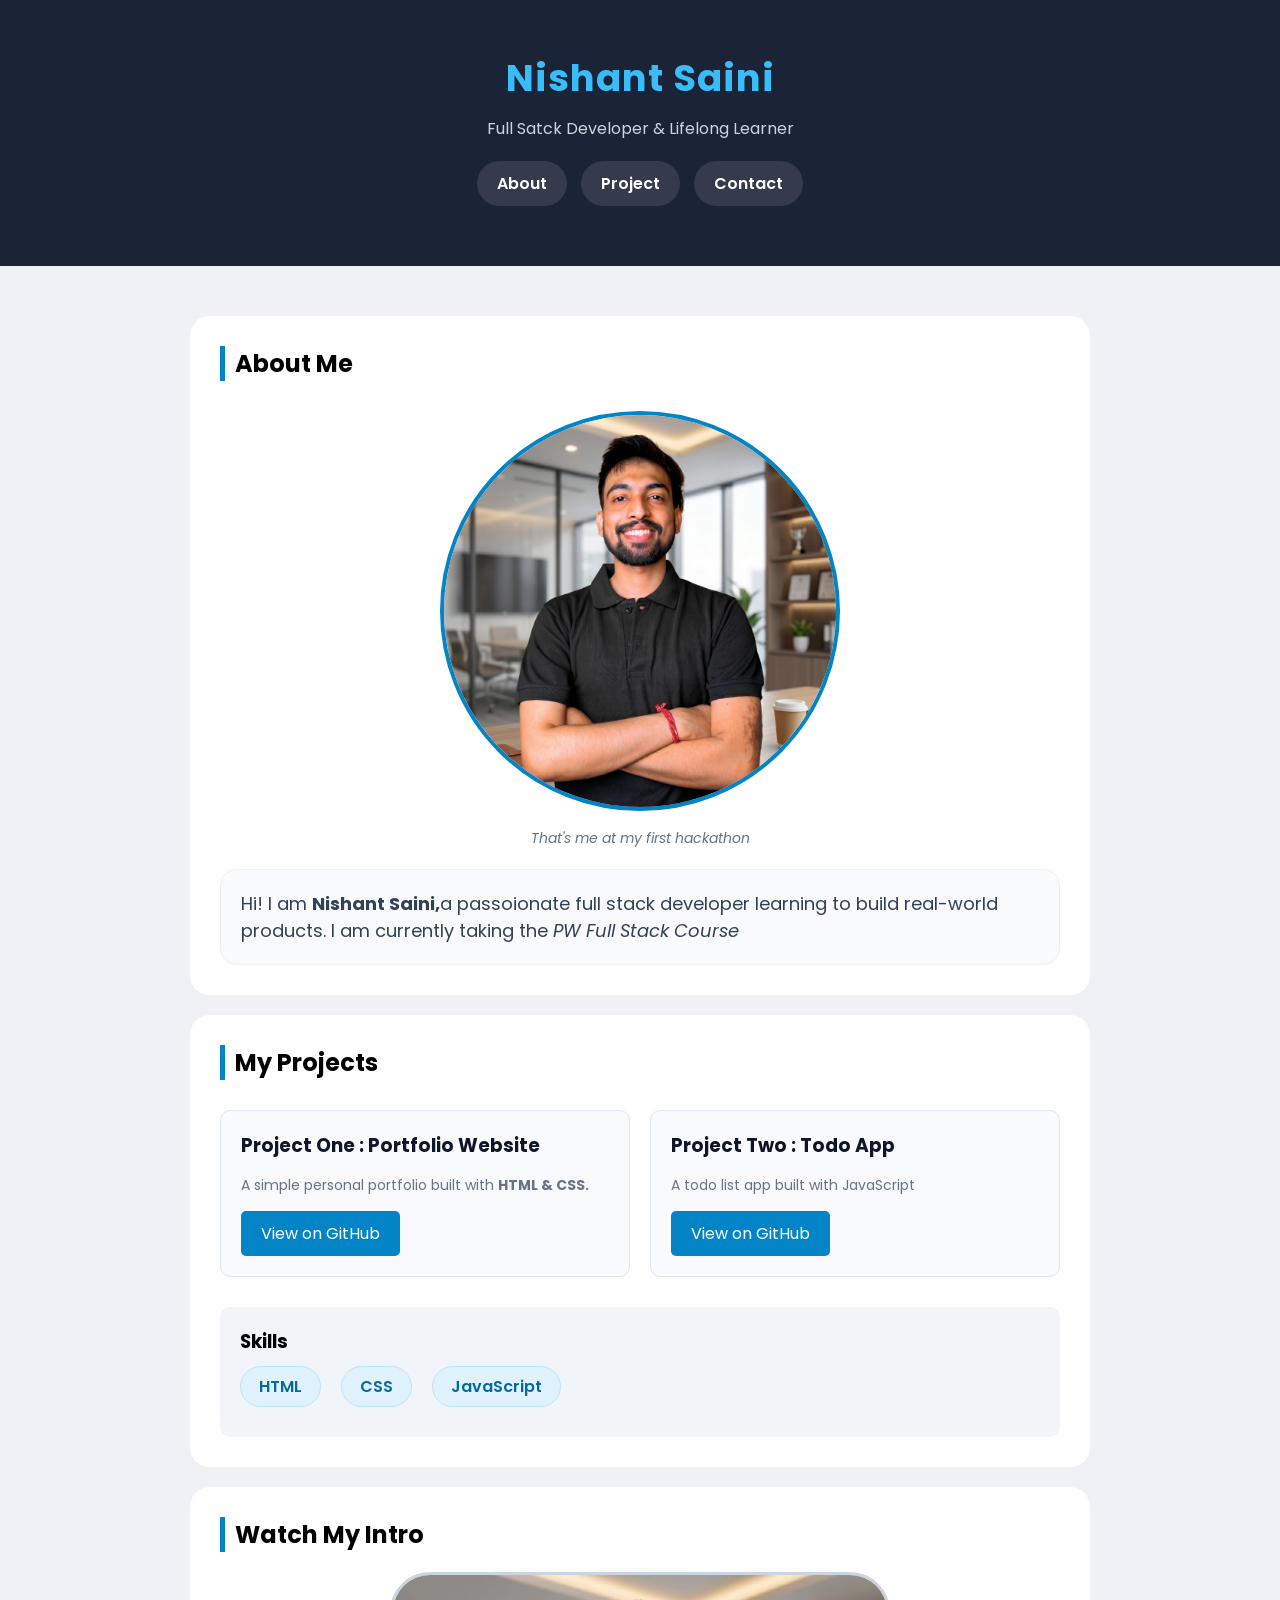
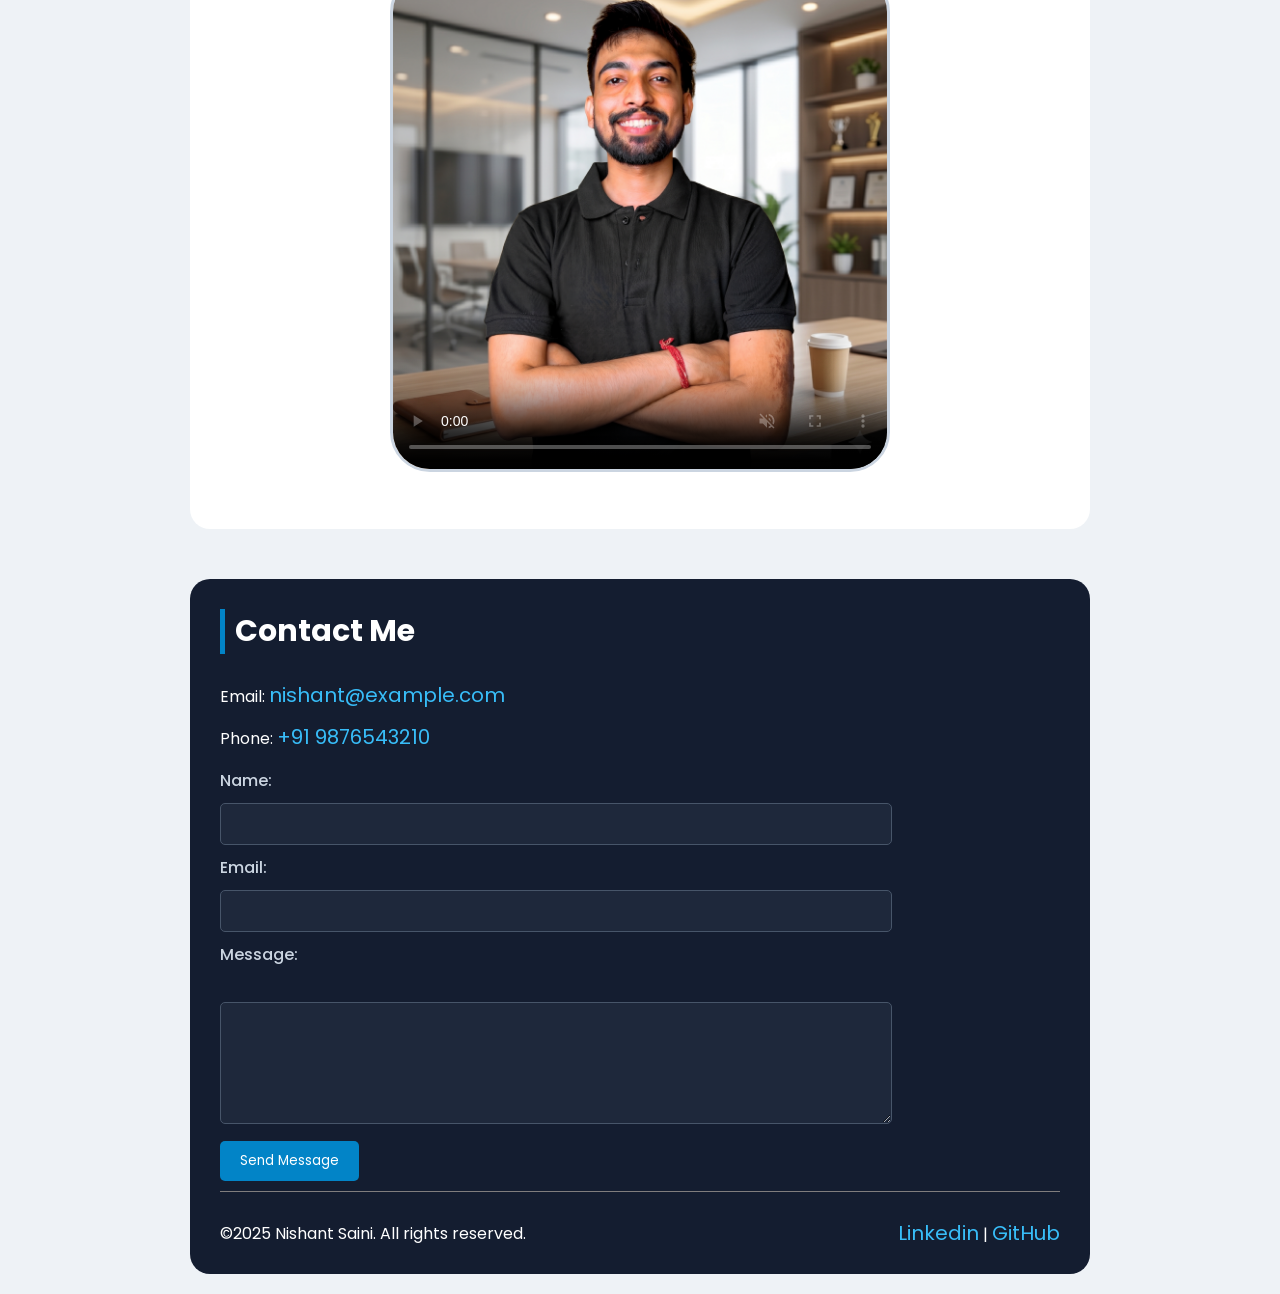
==== portfolio.html @ c1d63a67 "my first portfolio" ====
<!DOCTYPE html>
<html lang="en">
<head>
    <meta charset="UTF-8">
    <meta name="viewport" content="width=device-width, initial-scale=1.0">
    <title>Nishant saini| portfolio</title>
    <link rel="stylesheet" href="portfolio.css">
</head>
<body>
    <header>
        <h1>Nishant Saini</h1>
        <p>Full Satck Developer & Lifelong Learner</p>
        <nav>
            <a href="#about me">About </a>
            <a href="#my project"> Project </a>
            <a href="#contact"> Contact</a>
        </nav>
    </header>
    <main>
        <section id="about">
            <h2>About Me</h2>
            <figure>
                <img src="image.png" width="400px" height="400px" alt="">
                <figcaption>That's me at my first hackathon</figcaption>
            </figure>
            <p>Hi! I am <strong>Nishant Saini,</strong>a passoionate full stack developer learning to build real-world products. I am currently taking the <em>PW Full Stack Course</em></p>
        </section>
        <section id="project">
            <h2>My Projects</h2>
           <div id="project-card">
             <article>
                <h3>Project One : Portfolio Website</h3>
                <p>A simple  personal portfolio built with <strong>HTML & CSS.</strong></p>
                <a href="https://github.com/nishantsaini2331" target="_blank">View on GitHub</a>
                
            </article>
            <article>
                <h3>Project Two : Todo App</h3>
            <p>A todo list app built with JavaScript</p>
            <a href="https://github.com/nishantsaini2331" target="_blank">View on GitHub</a>
            </article>
           </div>
            <div id="skills">
                <h3>Skills</h3>
                <ul>
                <li>HTML</li>
                <li>CSS</li>
                <li>JavaScript</li>
            </ul> 
            </div>
        </section>
        <section id="intro">
            <h2>Watch My Intro</h2>
            <video src="88948-608446150_tiny.mp4" muted controls loop poster="image.png" width="500px" height="300px"></video>
        </section>
    </main>
    <footer>
        <h2 id="contact">Contact Me</h2>
        <p>Email: <a href="mailto:nishant@example.com">nishant@example.com</a></p>
        <p>Phone: <a href="tel:+919876543210">+91 9876543210</a></p>
        <form action="">
            <label for="name">Name:</label>
            <input type="text" id="name">
            <br>
            <label for="email">Email:</label>
            <input type="email" id="email">
            <br>
            <label for="message">Message:</label><br>
            <textarea name="message" id="message" rows="5" cols="40"></textarea>
            <br>
            <button type="submit">Send Message</button>
        </form>
        <div id="lower-footer">
        <p>&copy;2025 Nishant Saini. All rights reserved.</p>
        <p><a href="">Linkedin</a> | <a href="https://github.com/nishantsaini2331" target="_blank">GitHub</a></p>
        </div>
    </footer>
</body>
</html>
---- portfolio.css ----
@import url('https://fonts.googleapis.com/css2?family=Playwrite+ID:wght@100..400&family=Poppins:ital,wght@0,100;0,200;0,300;0,400;0,500;0,600;0,700;0,800;0,900;1,100;1,200;1,300;1,400;1,500;1,600;1,700;1,800;1,900&family=Yuyu+Short&display=swap');


*{
    padding: 0;
    margin: 0;
    box-sizing: border-box;
     font-family: "Poppins", sans-serif;
}
body{
    background-color: #EEF2F6;
}
header{
    background-color: #1A2436;
    text-align: center;
    padding: 50px 0;
}
header h1{
    color: #38BDF8;
    font-size: 37px;
    letter-spacing: 1px;
}
header p{
    color: #CBD5E1;
    padding: 10px 0;
}
header nav a{
    display: inline-block;
    text-decoration: none;
    background-color: #353B4C;
    color: white;
    border-radius: 30px;
    padding: 10px 20px;
    margin: 10px 5px;
    font-weight: 600;
}
header nav a:hover{
    background-color: #0284C7;
  
}
main{
    margin: 50px auto;
    max-width: 900px;
  
}
#about,#project,#intro{
      background-color: white;
      padding: 30px;
      border-radius: 20px;
      margin-bottom: 20px;
}
#about h2, #project h2 , #intro h2{
    border-left: 5px solid #0284C7 ;
    padding-left: 10px;
}
#about figure {
    text-align: center;
    padding: 20px 0;
    
}
#about figure img {
    border-radius: 50%;
    border: 4px solid #0284C7;
    margin: 10px 0;
    transition: all 1s;

}
#about figure img:hover {
   transform: scale(1.1);
   box-shadow:0px 10px 10px rgba(0, 0, 0, 0.101) ;

}
#about figure figcaption {
    color:#647488 ;
    font-style: italic;
    font-size: 14px;
}
#about p{
    border-radius: 16px;
    background-color: #F8FAFC;
    padding: 20px;
    border: 1px solid  #f0f0f1;
    font-size: 18px;
    color: #334155;
}

#project-card{
    display: flex;
    gap: 20px;
    margin: 30px 0;
    flex-wrap: wrap;
    
}
#project-card article{
    background-color:#F8FAFC ;
    padding: 20px;
    border-radius: 10px ;
    /* display: flex;
    flex-direction: column;
    gap: 10px; */
    flex: 1;
    border: 1px solid #E2E8F0;
    color: #10162A;
    transition:all 1s ;
}
#project-card article:hover{
    transform: translateY(-5px);
    box-shadow:0px 10px 10px rgba(0, 0, 0, 0.101) ;
}
#project-card article p{
    font-size: 14px;
    color:#64748B ;
    margin: 15px 0;
}
#project-card article a{
    display: inline-block;
    border-radius: 5px;
    background-color: #0284C7;
    padding:10px 20px ;
    color: white;
    text-decoration: none;

}
#skills{
    background-color:#F1F5F9 ;
    border-radius: 10px;
    padding: 20px;
    flex-wrap: wrap;
}
#skills ul{
    list-style-type: none;
    display: flex;
    gap: 20px;
    padding: 10px 0 ;
}
#skills ul li{
    background-color: #E0F2FE;
    border-radius: 30px;
    border: 1px solid #BAE6FD;
    color: #0369A1;
    padding: 7px 18px ;
    font-weight: 600;
}
#intro{
    text-align: center;
}
#intro h2{
    text-align: left;
}
#intro video{
    margin: 20px 0;
    /* padding: 30px; */
    object-fit: cover;
    max-width: 100%;
    height: auto;
    border-radius: 40px;
    border: 3px solid #CBD5E1;
}
footer{
     margin: 50px auto;
    max-width: 900px;
    background-color:#141D30 ;
     padding: 30px 30px 0;
      border-radius: 20px;
      margin-bottom: 20px;
}
footer h2{
     border-left: 5px solid #0284C7 ;
    padding-left: 10px; 
    color: white;
    font-size: 30px;
    margin-bottom: 20px;
}
footer p{
    color: white;
    padding: 6px 0;

}
footer p a{
   text-decoration: none;
   color: #38BDF8;
   font-size: 20px;
}
footer p a:hover{
   text-decoration: underline;
   color: #38BDF8;
}
form label{
    display: block;
    margin: 10px 0;
    color: #CBD5E1;
    font-weight: 500;
}
form{
    max-width: 80%;
}
form input[type="text"],
form input[type="email"],
textarea{
    width: 100%;
    background-color:#1E283B;
    outline: none;
    border: 1px solid #475569;
    border-radius: 5px;
    padding: 10px 20px;
    color: white;
}
form button{
    display: inline-block;
    border-radius: 5px;
    background-color: #0284C7;
    padding:10px 20px ;
    color: white;
   outline: none;
   border: none;
   margin: 10px 0;
}
#lower-footer{
    display: flex;
    justify-content: space-between;
    align-items:center ;
    border-top: 1px solid rgb(128, 125, 125);
    padding: 20px 0;
    margin-top: 10px 0;
    flex-wrap: wrap;
}
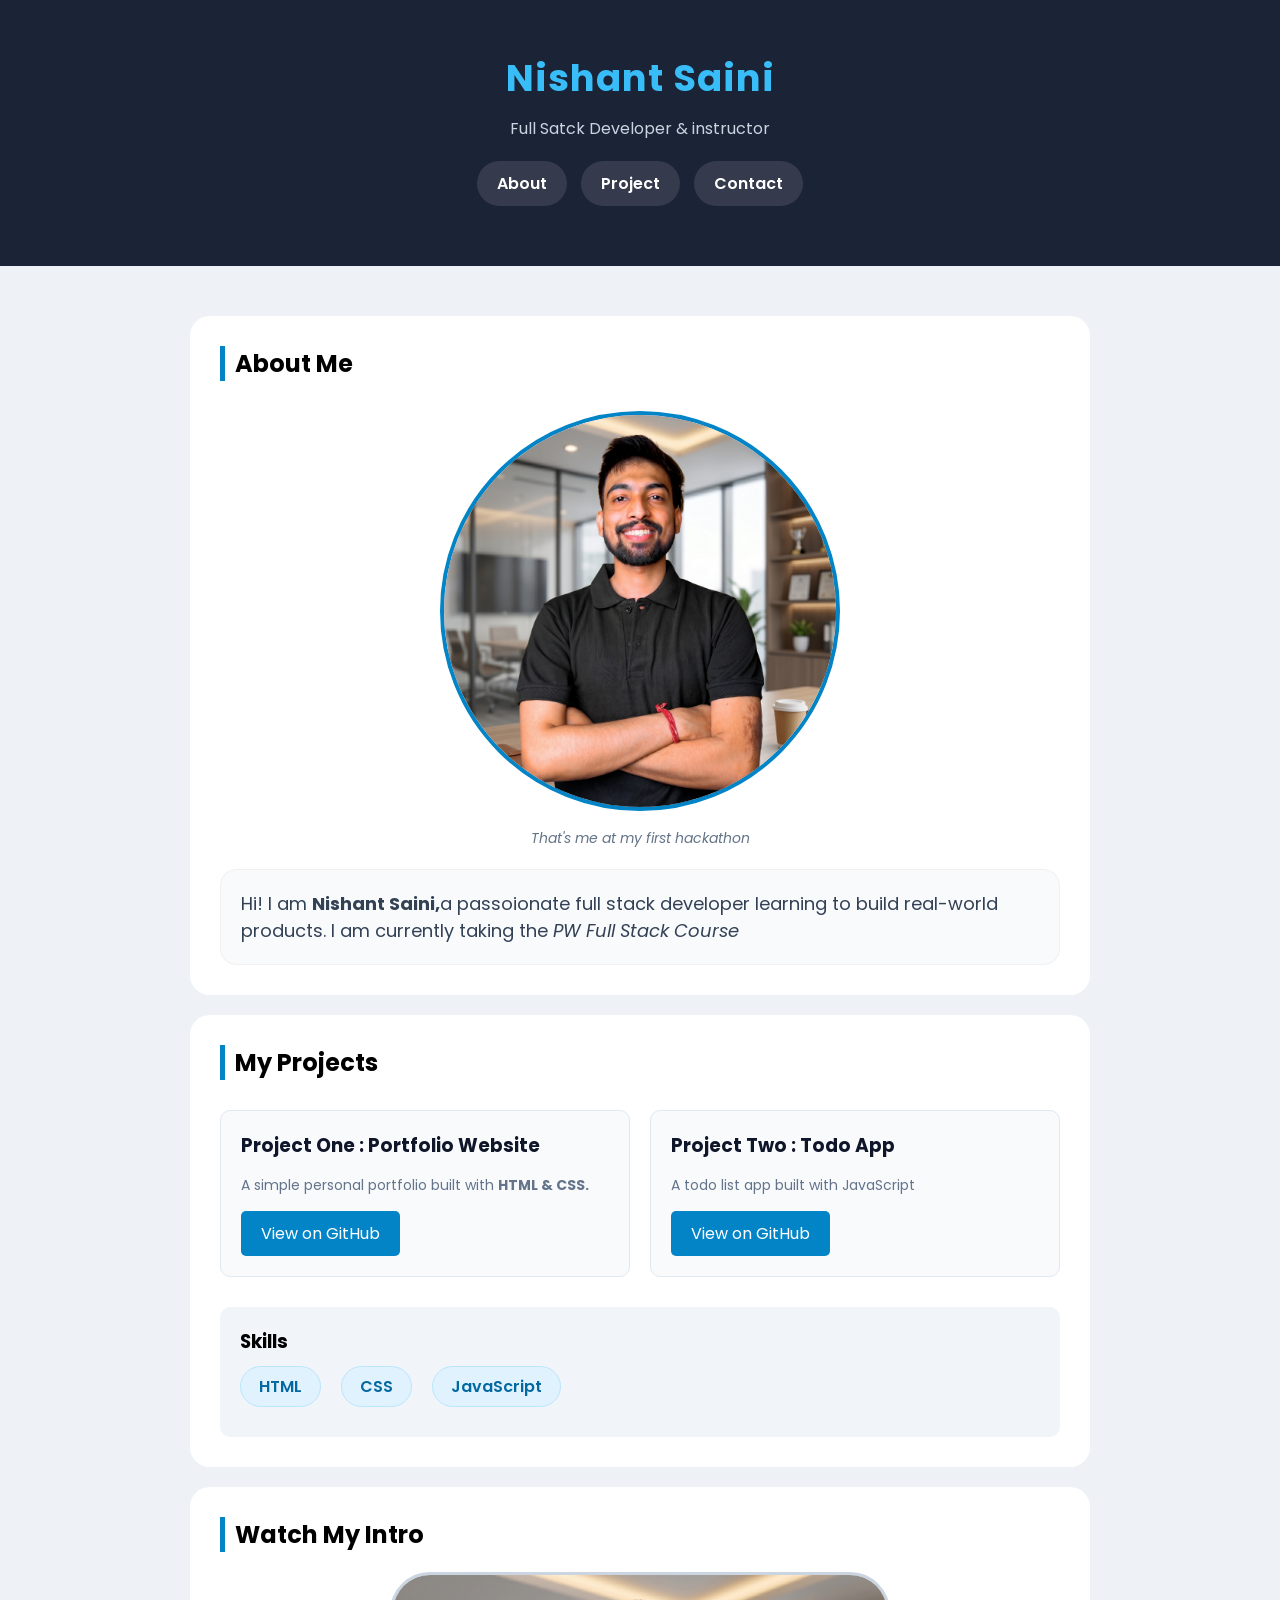
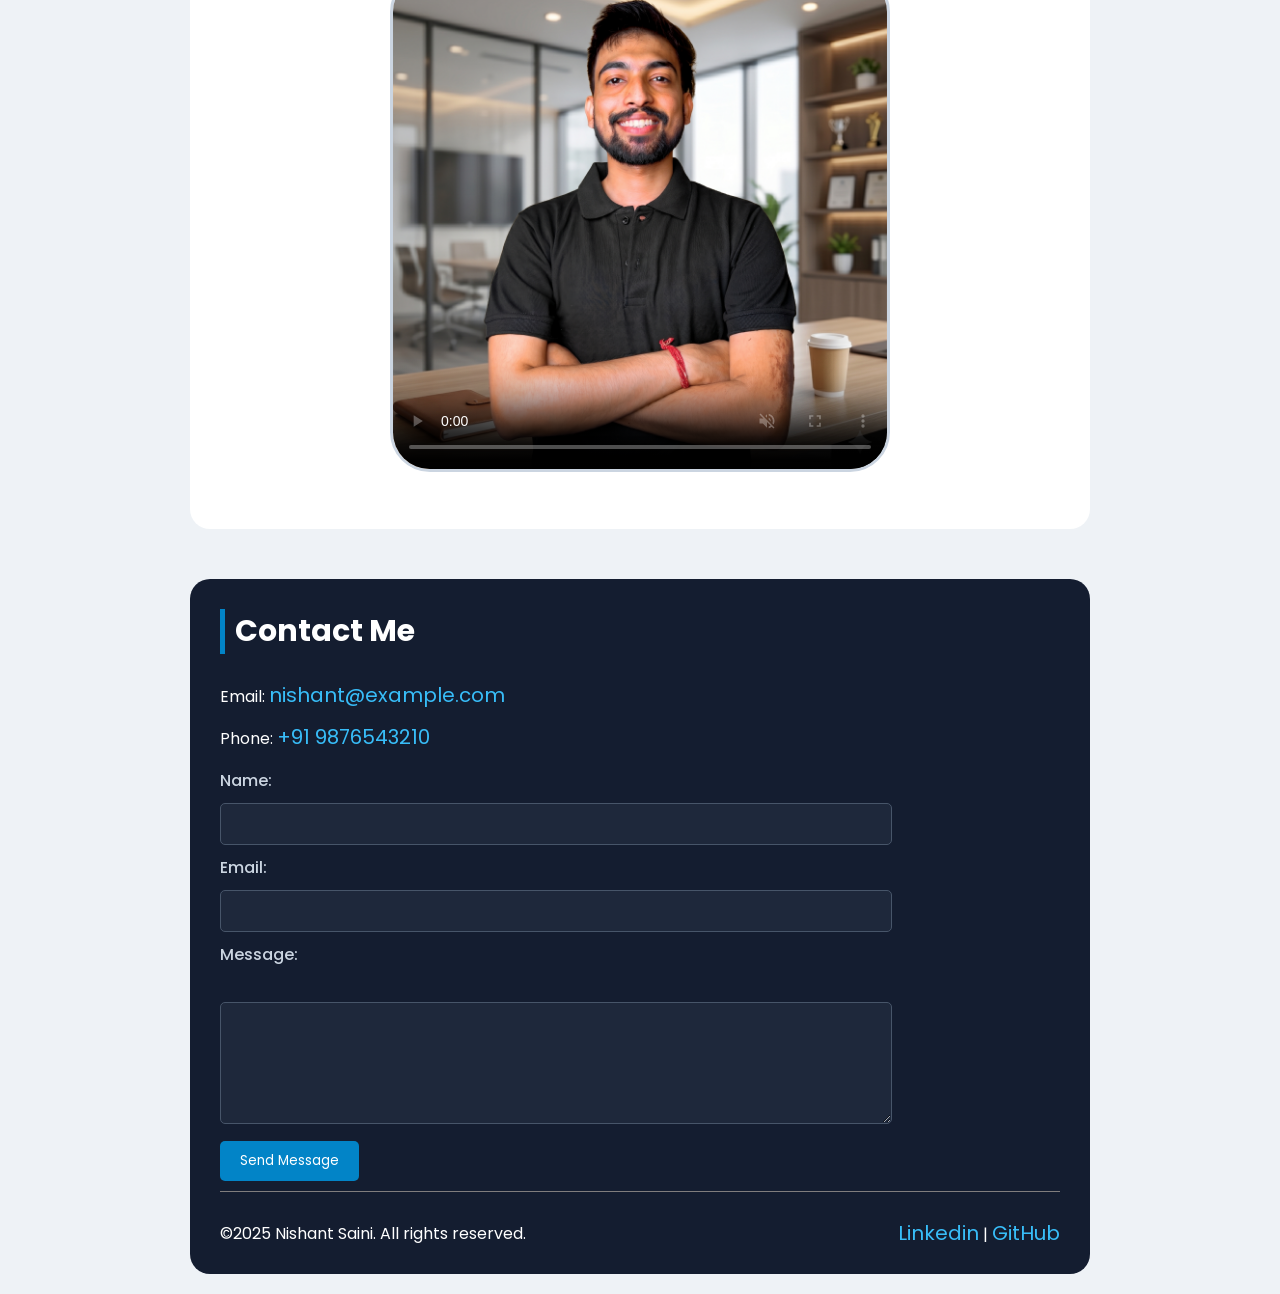
==== commit f08acf45: "change description" ====
--- a/portfolio.html
+++ b/portfolio.html
@@ -9,7 +9,7 @@
 <body>
     <header>
         <h1>Nishant Saini</h1>
-        <p>Full Satck Developer & Lifelong Learner</p>
+        <p>Full Satck Developer & instructor</p>
         <nav>
             <a href="#about me">About </a>
             <a href="#my project"> Project </a>
